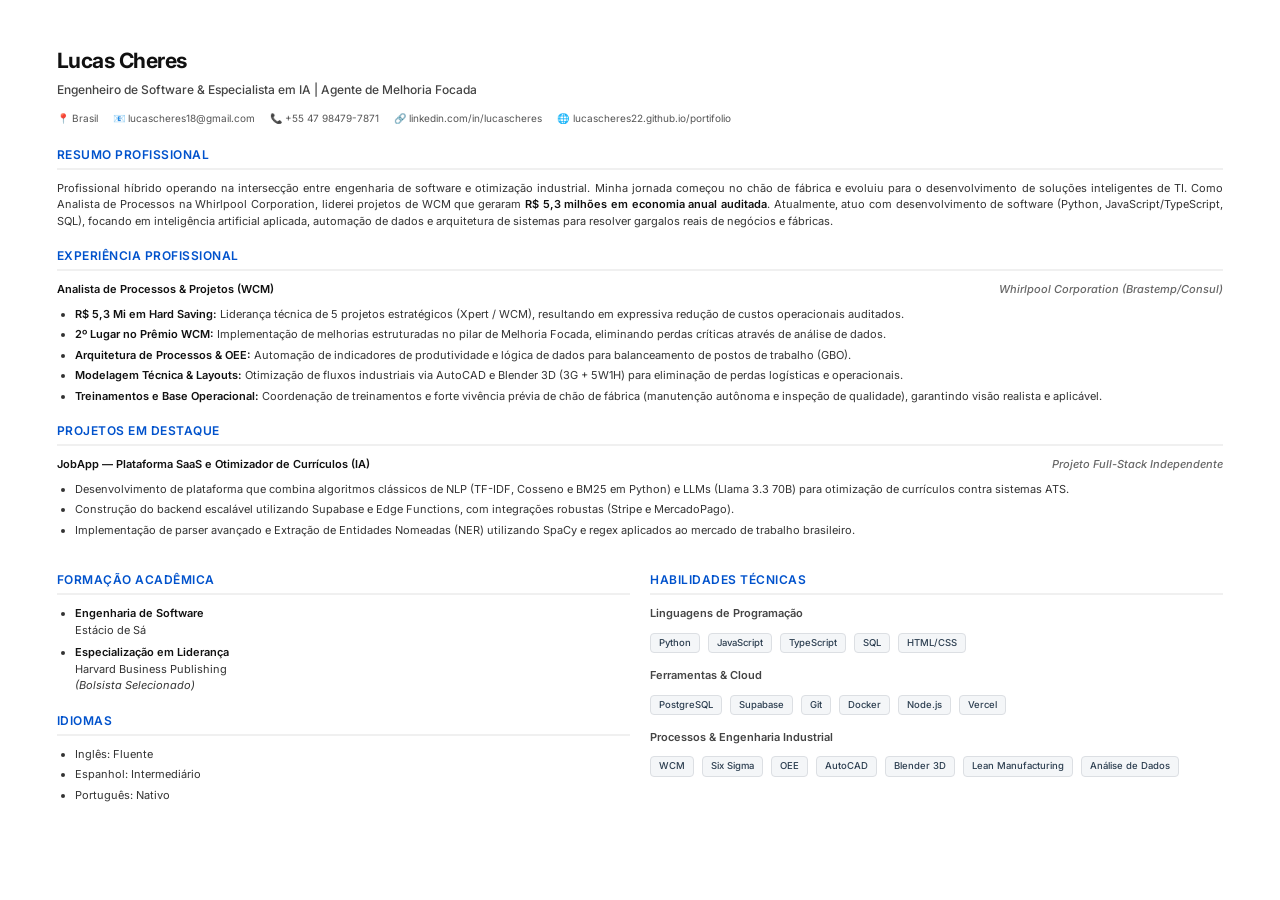
==== curriculo.html @ 2db38f29 "Correção de bug na chamada da API" ====
<!DOCTYPE html>
<html lang="pt-BR">

<head>
    <meta charset="UTF-8">
    <title>Currículo - Lucas Cheres</title>
    <style>
        @import url('https://fonts.googleapis.com/css2?family=Inter:wght@400;500;600;700&display=swap');

        @page {
            margin: 0;
            /* Let HTML margins handle it for better control */
            size: A4 portrait;
        }

        body {
            font-family: 'Inter', sans-serif;
            color: #222;
            line-height: 1.5;
            margin: 0;
            padding: 12mm 15mm;
            background: #fff;
            box-sizing: border-box;
            -webkit-print-color-adjust: exact;
        }

        h1 { font-size: 21px; margin: 0 0 4px 0; color: #111; font-weight: 700; letter-spacing: -0.5px; }
        h2 { font-size: 12px; color: #0052cc; border-bottom: 2px solid #f0f0f0; padding-bottom: 4px; margin-top: 18px; margin-bottom: 10px; font-weight: 600; text-transform: uppercase; letter-spacing: 0.5px; }
        h3 { font-size: 11px; margin: 0 0 4px 0; color: #111; font-weight: 600; }
        
        .subtitle { font-size: 12px; color: #444; margin-bottom: 12px; font-weight: 500; }
        p { margin: 0 0 10px 0; font-size: 11px; color: #333; text-align: justify; }
        
        ul { margin: 0 0 12px 0; padding-left: 18px; font-size: 11px; color: #333; }
        li { margin-bottom: 4px; text-align: justify; }
        
        .contact-info { display: flex; flex-wrap: wrap; gap: 15px; font-size: 10px; margin-bottom: 20px; color: #555; }
        .contact-info div { display: flex; align-items: center; gap: 4px; }
        
        .grid-2 { display: grid; grid-template-columns: 1fr 1fr; gap: 20px; }
        
        .job-item { margin-bottom: 15px; }
        .job-header { display: flex; justify-content: space-between; align-items: baseline; margin-bottom: 4px; }
        .date { font-size: 11px; color: #666; font-weight: 500; font-style: italic; }
        
        .skills-section h4 { margin: 10px 0 6px 0; font-size: 11px; color: #444; font-weight: 600; }
        .tag { display: inline-block; background: #f4f6f8; border: 1px solid #dcdfe3; color: #2c3e50; padding: 2px 8px; border-radius: 4px; font-size: 9.5px; margin: 0 4px 4px 0; font-weight: 500; }

        strong {
            color: #111;
            font-weight: 600;
        }
    </style>
</head>

<body>
    <h1>Lucas Cheres</h1>
    <div class="subtitle">Engenheiro de Software & Especialista em IA | Agente de Melhoria Focada</div>

    <div class="contact-info">
        <div>📍 Brasil</div>
        <div>📧 lucascheres18@gmail.com</div>
        <div>📞 +55 47 98479-7871</div>
        <div>🔗 linkedin.com/in/lucascheres</div>
        <div>🌐 <a href="https://lucascheres22.github.io/portifolio"
                style="text-decoration: none; color: inherit;">lucascheres22.github.io/portifolio</a></div>
    </div>

    <h2>Resumo Profissional</h2>
    <p>
        Profissional híbrido operando na intersecção entre engenharia de software e otimização industrial. Minha jornada
        começou no chão de fábrica e evoluiu para o desenvolvimento de soluções inteligentes de TI.
        Como Analista de Processos na Whirlpool Corporation, liderei projetos de WCM que geraram <strong>R$ 5,3 milhões
            em economia anual auditada</strong>.
        Atualmente, atuo com desenvolvimento de software (Python, JavaScript/TypeScript, SQL), focando em inteligência
        artificial aplicada, automação de dados e arquitetura de sistemas para resolver gargalos reais de negócios e
        fábricas.
    </p>

    <h2>Experiência Profissional</h2>
    <div class="job-item">
        <div class="job-header">
            <h3>Analista de Processos & Projetos (WCM)</h3>
            <span class="date">Whirlpool Corporation (Brastemp/Consul)</span>
        </div>
        <ul>
            <li><strong>R$ 5,3 Mi em Hard Saving:</strong> Liderança técnica de 5 projetos estratégicos (Xpert / WCM),
                resultando em expressiva redução de custos operacionais auditados.</li>
            <li><strong>2º Lugar no Prêmio WCM:</strong> Implementação de melhorias estruturadas no pilar de Melhoria
                Focada, eliminando perdas críticas através de análise de dados.</li>
            <li><strong>Arquitetura de Processos & OEE:</strong> Automação de indicadores de produtividade e lógica de
                dados para balanceamento de postos de trabalho (GBO).</li>
            <li><strong>Modelagem Técnica & Layouts:</strong> Otimização de fluxos industriais via AutoCAD e Blender 3D
                (3G + 5W1H) para eliminação de perdas logísticas e operacionais.</li>
            <li><strong>Treinamentos e Base Operacional:</strong> Coordenação de treinamentos e forte vivência prévia de
                chão de fábrica (manutenção autônoma e inspeção de qualidade), garantindo visão realista e aplicável.
            </li>
        </ul>
    </div>

    <h2>Projetos em Destaque</h2>
    <div class="job-item">
        <div class="job-header">
            <h3>JobApp — Plataforma SaaS e Otimizador de Currículos (IA)</h3>
            <span class="date">Projeto Full-Stack Independente</span>
        </div>
        <ul>
            <li>Desenvolvimento de plataforma que combina algoritmos clássicos de NLP (TF-IDF, Cosseno e BM25 em Python)
                e LLMs (Llama 3.3 70B) para otimização de currículos contra sistemas ATS.</li>
            <li>Construção do backend escalável utilizando Supabase e Edge Functions, com integrações robustas (Stripe e
                MercadoPago).</li>
            <li>Implementação de parser avançado e Extração de Entidades Nomeadas (NER) utilizando SpaCy e regex
                aplicados ao mercado de trabalho brasileiro.</li>
        </ul>
    </div>

    <div class="grid-2">
        <div>
            <h2>Formação Acadêmica</h2>
            <ul>
                <li><strong>Engenharia de Software</strong><br>Estácio de Sá</li>
                <li style="margin-top: 6px;"><strong>Especialização em Liderança</strong><br>Harvard Business Publishing
                    <br><em>(Bolsista Selecionado)</em></li>
            </ul>

            <h2>Idiomas</h2>
            <ul>
                <li>Inglês: Fluente</li>
                <li>Espanhol: Intermediário</li>
                <li>Português: Nativo</li>
            </ul>
        </div>
        <div>
            <h2>Habilidades Técnicas</h2>
            <div class="skills-section">
                <h4>Linguagens de Programação</h4>
                <div>
                    <span class="tag">Python</span>
                    <span class="tag">JavaScript</span>
                    <span class="tag">TypeScript</span>
                    <span class="tag">SQL</span>
                    <span class="tag">HTML/CSS</span>
                </div>
                <h4>Ferramentas & Cloud</h4>
                <div>
                    <span class="tag">PostgreSQL</span>
                    <span class="tag">Supabase</span>
                    <span class="tag">Git</span>
                    <span class="tag">Docker</span>
                    <span class="tag">Node.js</span>
                    <span class="tag">Vercel</span>
                </div>
                <h4>Processos & Engenharia Industrial</h4>
                <div>
                    <span class="tag">WCM</span>
                    <span class="tag">Six Sigma</span>
                    <span class="tag">OEE</span>
                    <span class="tag">AutoCAD</span>
                    <span class="tag">Blender 3D</span>
                    <span class="tag">Lean Manufacturing</span>
                    <span class="tag">Análise de Dados</span>
                </div>
            </div>
        </div>
    </div>

</body>

</html>
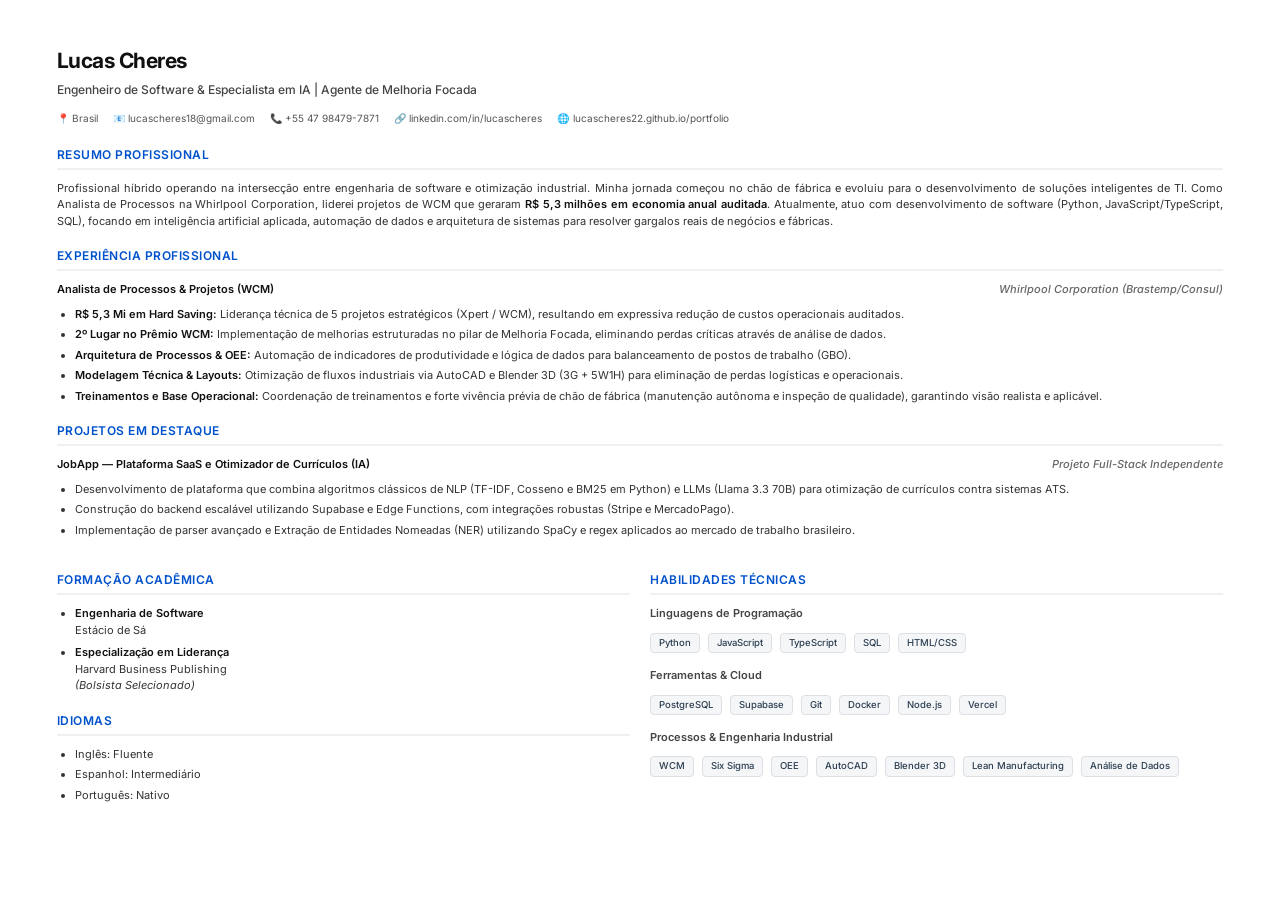
==== commit 3e628f57: "fix: correct spelling from portifolio to portfolio" ====
--- a/curriculo.html
+++ b/curriculo.html
@@ -62,8 +62,8 @@
         <div>📧 lucascheres18@gmail.com</div>
         <div>📞 +55 47 98479-7871</div>
         <div>🔗 linkedin.com/in/lucascheres</div>
-        <div>🌐 <a href="https://lucascheres22.github.io/portifolio"
-                style="text-decoration: none; color: inherit;">lucascheres22.github.io/portifolio</a></div>
+        <div>🌐 <a href="https://lucascheres22.github.io/portfolio"
+                style="text-decoration: none; color: inherit;">lucascheres22.github.io/portfolio</a></div>
     </div>
 
     <h2>Resumo Profissional</h2>
